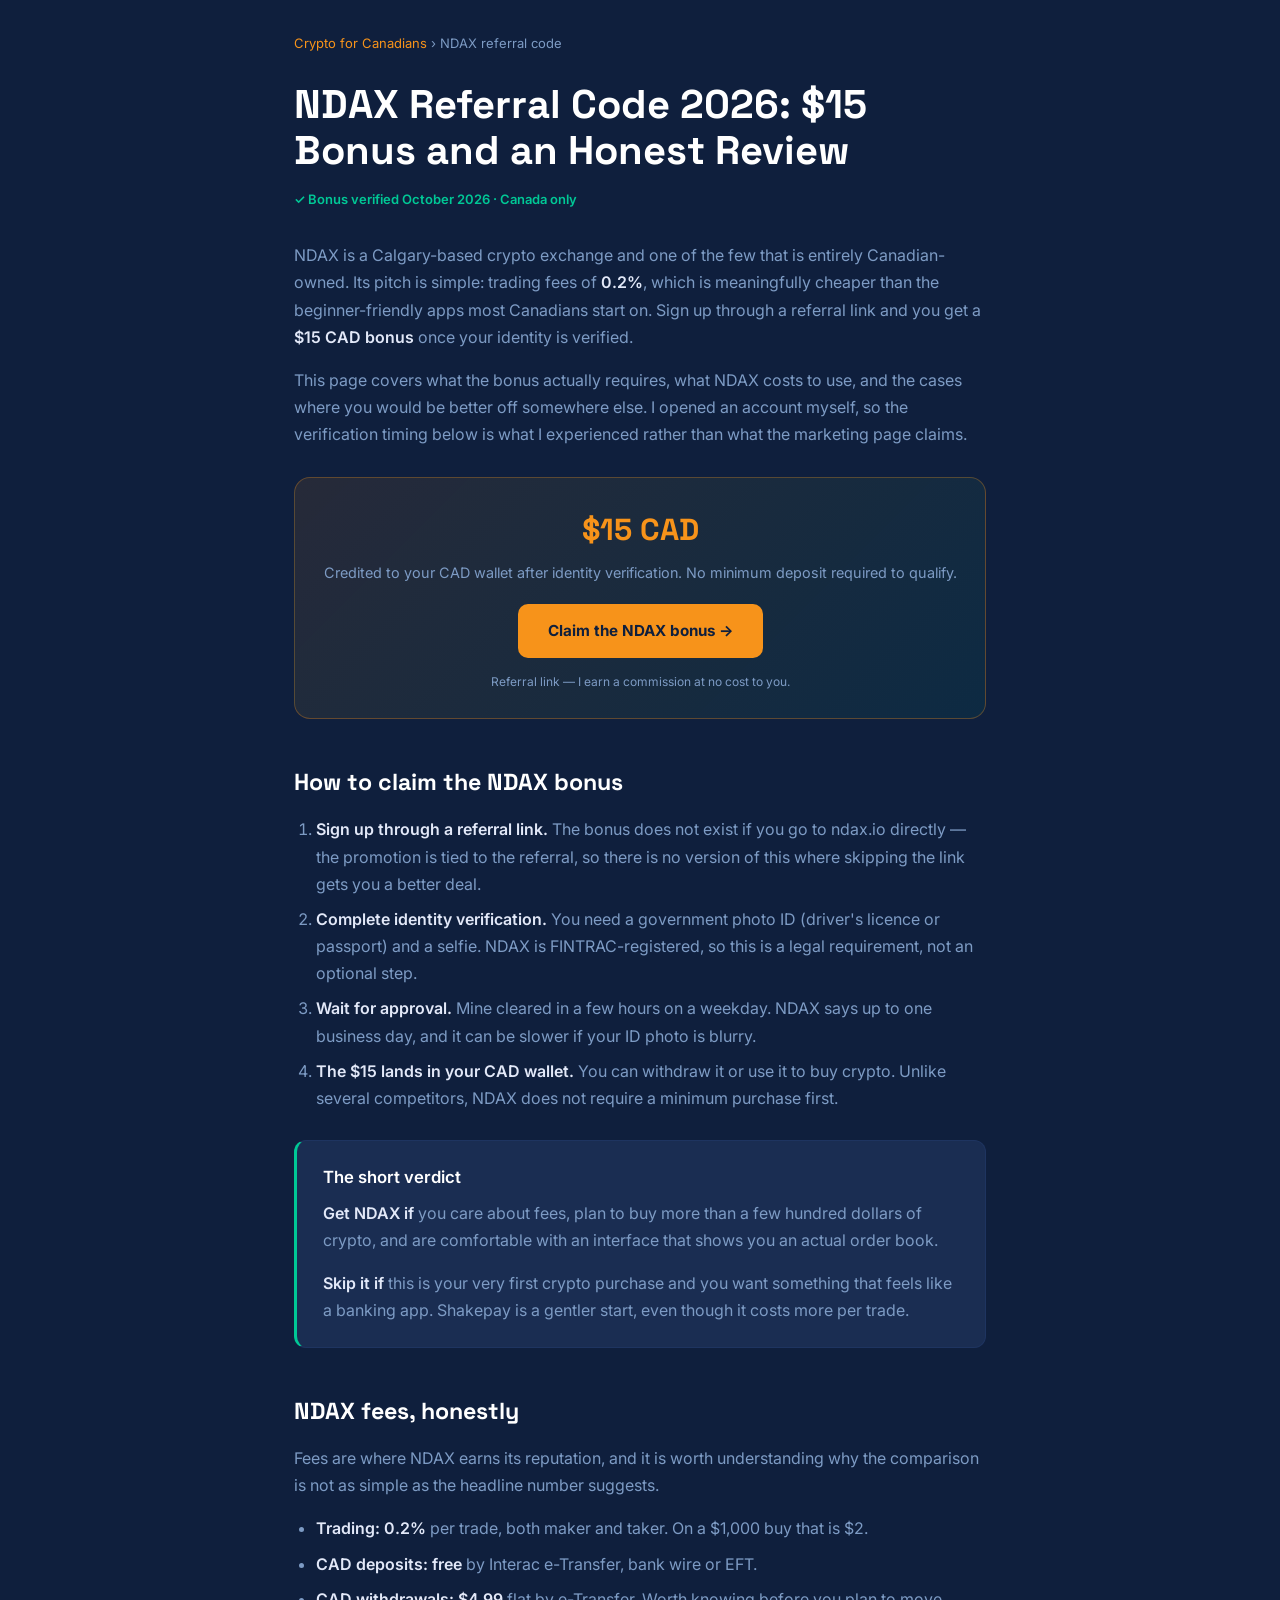
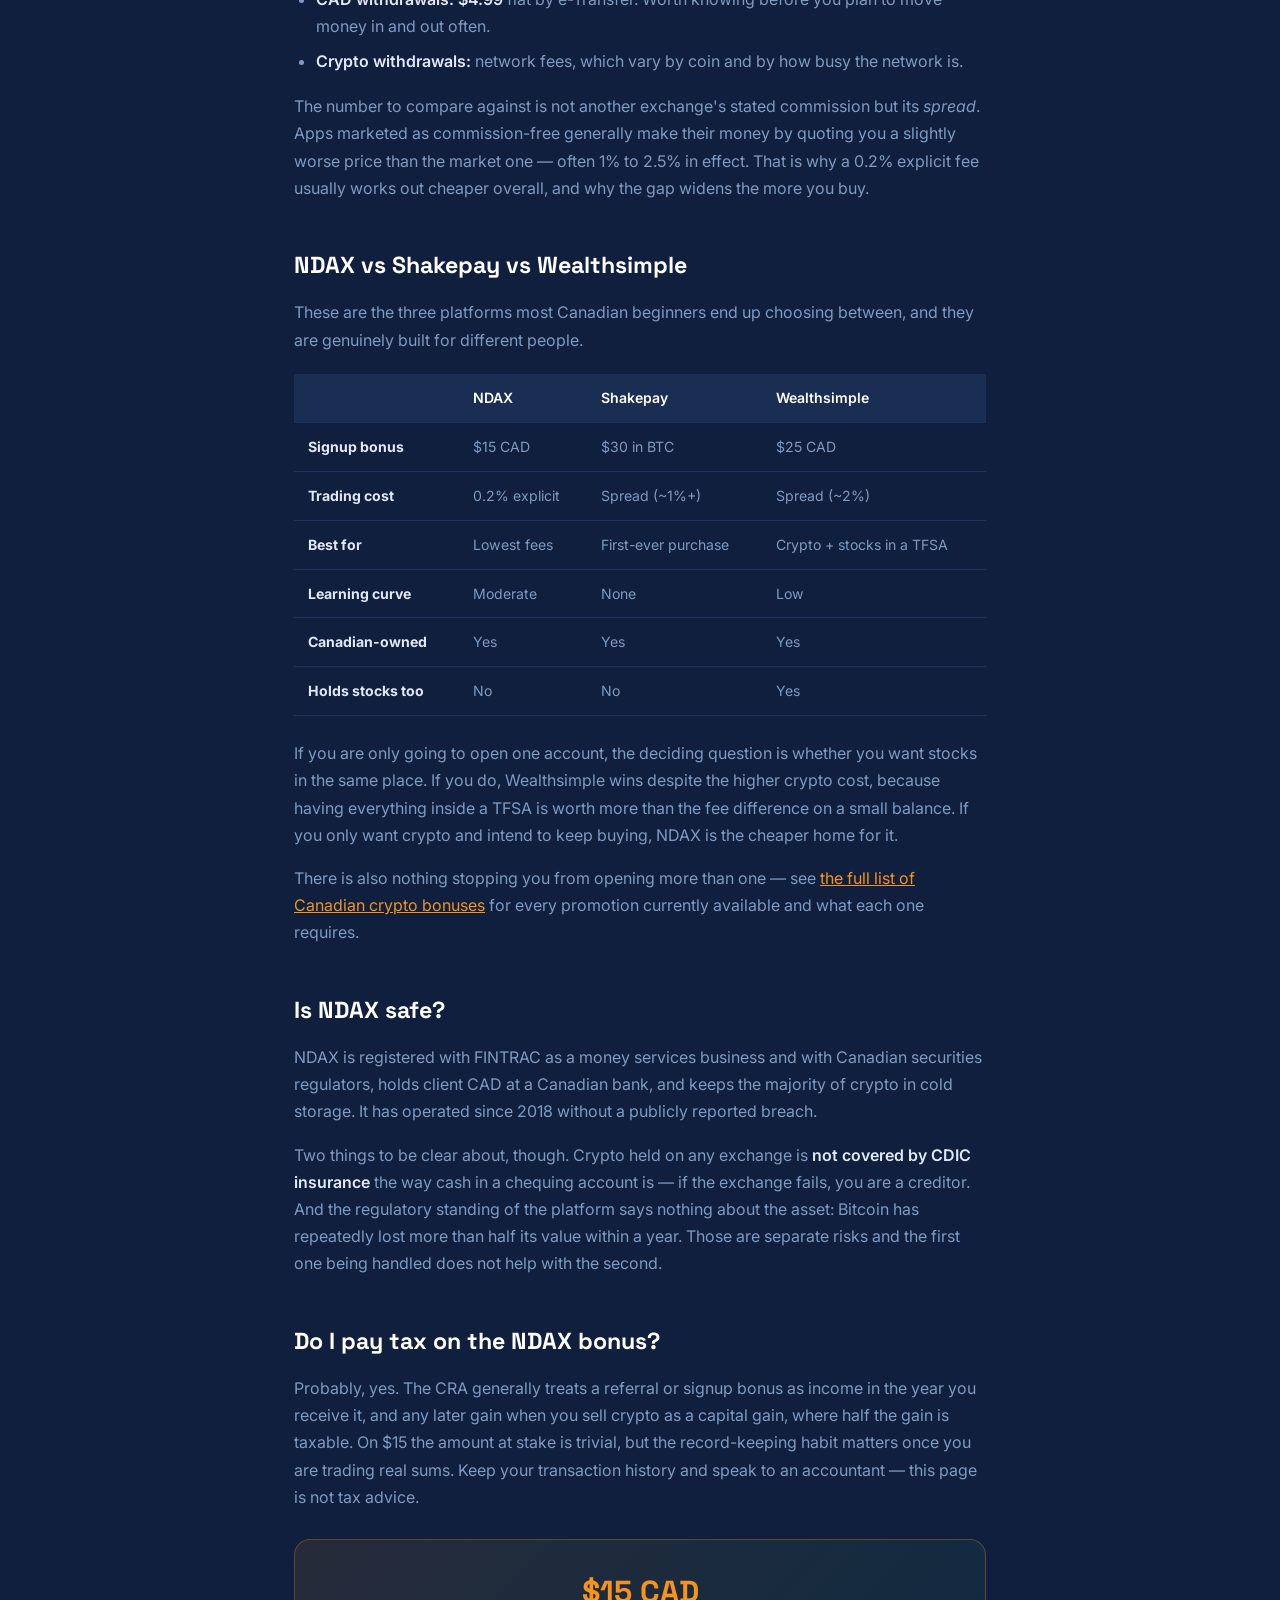
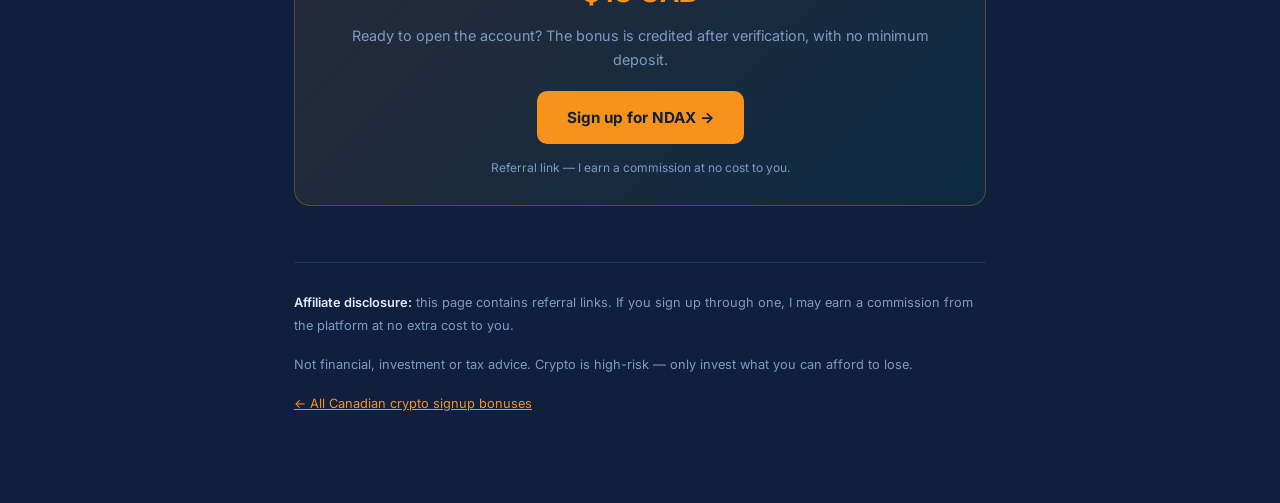
==== ndax-referral-code.html @ cc26fa15 "Add files via upload" ====
<!DOCTYPE html>
<!--
  ============================================================================
  TEMPLATE — one page per platform. This is the worked example for NDAX.
  To make the next one (e.g. Shakepay), copy this folder and replace:
    1. Every instance of "NDAX" / "ndax"  -> the new platform
    2. <title>, <meta description>, <h1>  -> the new keyword
    3. The <link rel="canonical"> and all og:url / @id URLs
    4. The referral link in the two CTA buttons
    5. The bonus amount, the fee numbers, and the qualification steps
    6. The JSON-LD at the bottom (name, description, url, FAQ questions)
  Then add the new URL to sitemap.xml.
  Folder name = the URL, so keep it short and keyword-exact:
    /ndax-referral-code/  ->  .../crypto-for-canadians/ndax-referral-code/
  ============================================================================
-->
<html lang="en-CA">
<head>
  <meta charset="UTF-8"/>
  <meta name="viewport" content="width=device-width, initial-scale=1.0"/>

  <title>NDAX Referral Code 2026 — $15 Bonus &amp; Honest Review (Canada)</title>
  <meta name="description" content="NDAX referral code for Canadians: get a $15 CAD bonus after verification. Real fees (0.2%), deposit options, how long verification takes, and whether NDAX is worth it versus Shakepay."/>
  <link rel="canonical" href="https://stayeasycanada.github.io/crypto-for-canadians/ndax-referral-code.html"/>
  <meta name="robots" content="index, follow, max-image-preview:large"/>
  <meta name="theme-color" content="#0f1f3d"/>

  <meta property="og:type" content="article"/>
  <meta property="og:site_name" content="Crypto for Canadians"/>
  <meta property="og:locale" content="en_CA"/>
  <meta property="og:title" content="NDAX Referral Code 2026 — $15 Bonus &amp; Honest Review"/>
  <meta property="og:description" content="Get a $15 CAD bonus on NDAX, Canada's lowest-fee crypto exchange. Real fees, verification times, and how it compares to Shakepay."/>
  <meta property="og:url" content="https://stayeasycanada.github.io/crypto-for-canadians/ndax-referral-code.html"/>
  <meta property="og:image" content="https://stayeasycanada.github.io/crypto-for-canadians/og-image.png"/>
  <meta name="twitter:card" content="summary_large_image"/>

  <link rel="preconnect" href="https://fonts.googleapis.com">
  <link rel="preconnect" href="https://fonts.gstatic.com" crossorigin>
  <link rel="stylesheet" href="https://fonts.googleapis.com/css2?family=Inter:wght@400;500;600;700&family=Space+Grotesk:wght@500;700&display=swap">

  <style>
    *, *::before, *::after { box-sizing: border-box; margin: 0; padding: 0; }
    :root {
      --bg: #0f1f3d; --surface2: #1a2d52; --border: #1e3460;
      --text: #e2e8f8; --muted: #7d9bc4; --accent: #f7931a; --green: #00c896; --white: #fff;
    }
    body { background: var(--bg); color: var(--text); font-family: 'Inter', sans-serif; font-size: 16px; line-height: 1.7; }
    .wrap { max-width: 740px; margin: 0 auto; padding: 32px 24px 72px; }

    .breadcrumb { font-size: 13px; color: var(--muted); margin-bottom: 28px; }
    .breadcrumb a { color: var(--accent); text-decoration: none; }
    .breadcrumb a:hover { text-decoration: underline; }

    h1 { font-family: 'Space Grotesk', sans-serif; font-size: clamp(1.8rem, 4.4vw, 2.5rem); font-weight: 700; color: var(--white); line-height: 1.15; margin-bottom: 14px; }
    .meta-line { font-size: 13px; color: var(--green); font-weight: 600; margin-bottom: 32px; }
    h2 { font-family: 'Space Grotesk', sans-serif; font-size: 1.45rem; font-weight: 700; color: var(--white); margin: 44px 0 14px; }
    h3 { font-size: 1.05rem; font-weight: 600; color: var(--white); margin: 28px 0 8px; }
    p { color: var(--muted); margin-bottom: 16px; }
    p strong, li strong { color: var(--text); font-weight: 600; }
    a { color: var(--accent); }
    ul, ol { color: var(--muted); margin: 0 0 18px 22px; }
    li { margin-bottom: 8px; }

    /* CTA box — repeat near the top and again at the bottom */
    .cta { background: linear-gradient(135deg, rgba(247,147,26,0.1), rgba(0,200,150,0.07)); border: 1px solid rgba(247,147,26,0.3); border-radius: 16px; padding: 26px 28px; margin: 28px 0; text-align: center; }
    .cta .amount { font-family: 'Space Grotesk', sans-serif; font-size: 1.9rem; font-weight: 700; color: var(--accent); display: block; margin-bottom: 6px; }
    .cta p { font-size: 0.9rem; margin-bottom: 18px; }
    .cta-btn { display: inline-block; background: var(--accent); color: #0f1f3d; font-weight: 700; font-size: 0.95rem; text-decoration: none; padding: 14px 30px; border-radius: 10px; transition: transform 0.15s; }
    .cta-btn:hover { transform: translateY(-2px); }
    .cta .fine { font-size: 12px; color: var(--muted); margin: 14px 0 0; }

    /* Verdict / summary box */
    .verdict { background: var(--surface2); border: 1px solid var(--border); border-left: 3px solid var(--green); border-radius: 12px; padding: 22px 26px; margin: 28px 0; }
    .verdict h3 { margin-top: 0; }
    .verdict p:last-child { margin-bottom: 0; }

    /* Comparison table */
    .table-scroll { overflow-x: auto; margin: 20px 0 24px; }
    table { width: 100%; border-collapse: collapse; font-size: 0.88rem; min-width: 440px; }
    th, td { text-align: left; padding: 12px 14px; border-bottom: 1px solid var(--border); }
    th { color: var(--white); font-weight: 600; background: var(--surface2); white-space: nowrap; }
    td { color: var(--muted); }
    td strong { color: var(--text); }

    footer { border-top: 1px solid var(--border); margin-top: 56px; padding-top: 28px; font-size: 0.8rem; color: var(--muted); line-height: 1.8; }
    footer a { color: var(--accent); }
  </style>
</head>
<body>
<div class="wrap">

  <nav class="breadcrumb">
    <a href="/crypto-for-canadians/">Crypto for Canadians</a> › NDAX referral code
  </nav>

  <h1>NDAX Referral Code 2026: $15 Bonus and an Honest Review</h1>
  <p class="meta-line">✓ Bonus verified October 2026 · Canada only</p>

  <p>NDAX is a Calgary-based crypto exchange and one of the few that is entirely Canadian-owned. Its pitch is simple: trading fees of <strong>0.2%</strong>, which is meaningfully cheaper than the beginner-friendly apps most Canadians start on. Sign up through a referral link and you get a <strong>$15 CAD bonus</strong> once your identity is verified.</p>

  <p>This page covers what the bonus actually requires, what NDAX costs to use, and the cases where you would be better off somewhere else. I opened an account myself, so the verification timing below is what I experienced rather than what the marketing page claims.</p>

  <div class="cta">
    <span class="amount">$15 CAD</span>
    <p>Credited to your CAD wallet after identity verification. No minimum deposit required to qualify.</p>
    <!-- REPLACE with your referral link when copying this template -->
    <a class="cta-btn" href="https://ref.ndax.io/NLZU/h5djb6aa" target="_blank" rel="sponsored noopener">Claim the NDAX bonus →</a>
    <p class="fine">Referral link — I earn a commission at no cost to you.</p>
  </div>

  <h2>How to claim the NDAX bonus</h2>
  <ol>
    <li><strong>Sign up through a referral link.</strong> The bonus does not exist if you go to ndax.io directly — the promotion is tied to the referral, so there is no version of this where skipping the link gets you a better deal.</li>
    <li><strong>Complete identity verification.</strong> You need a government photo ID (driver's licence or passport) and a selfie. NDAX is FINTRAC-registered, so this is a legal requirement, not an optional step.</li>
    <li><strong>Wait for approval.</strong> Mine cleared in a few hours on a weekday. NDAX says up to one business day, and it can be slower if your ID photo is blurry.</li>
    <li><strong>The $15 lands in your CAD wallet.</strong> You can withdraw it or use it to buy crypto. Unlike several competitors, NDAX does not require a minimum purchase first.</li>
  </ol>

  <div class="verdict">
    <h3>The short verdict</h3>
    <p><strong>Get NDAX if</strong> you care about fees, plan to buy more than a few hundred dollars of crypto, and are comfortable with an interface that shows you an actual order book.</p>
    <p><strong>Skip it if</strong> this is your very first crypto purchase and you want something that feels like a banking app. Shakepay is a gentler start, even though it costs more per trade.</p>
  </div>

  <h2>NDAX fees, honestly</h2>
  <p>Fees are where NDAX earns its reputation, and it is worth understanding why the comparison is not as simple as the headline number suggests.</p>
  <ul>
    <li><strong>Trading: 0.2%</strong> per trade, both maker and taker. On a $1,000 buy that is $2.</li>
    <li><strong>CAD deposits: free</strong> by Interac e-Transfer, bank wire or EFT.</li>
    <li><strong>CAD withdrawals: $4.99</strong> flat by e-Transfer. Worth knowing before you plan to move money in and out often.</li>
    <li><strong>Crypto withdrawals:</strong> network fees, which vary by coin and by how busy the network is.</li>
  </ul>
  <p>The number to compare against is not another exchange's stated commission but its <em>spread</em>. Apps marketed as commission-free generally make their money by quoting you a slightly worse price than the market one — often 1% to 2.5% in effect. That is why a 0.2% explicit fee usually works out cheaper overall, and why the gap widens the more you buy.</p>

  <h2>NDAX vs Shakepay vs Wealthsimple</h2>
  <p>These are the three platforms most Canadian beginners end up choosing between, and they are genuinely built for different people.</p>

  <div class="table-scroll">
    <table>
      <thead>
        <tr><th>&nbsp;</th><th>NDAX</th><th>Shakepay</th><th>Wealthsimple</th></tr>
      </thead>
      <tbody>
        <tr><td><strong>Signup bonus</strong></td><td>$15 CAD</td><td>$30 in BTC</td><td>$25 CAD</td></tr>
        <tr><td><strong>Trading cost</strong></td><td>0.2% explicit</td><td>Spread (~1%+)</td><td>Spread (~2%)</td></tr>
        <tr><td><strong>Best for</strong></td><td>Lowest fees</td><td>First-ever purchase</td><td>Crypto + stocks in a TFSA</td></tr>
        <tr><td><strong>Learning curve</strong></td><td>Moderate</td><td>None</td><td>Low</td></tr>
        <tr><td><strong>Canadian-owned</strong></td><td>Yes</td><td>Yes</td><td>Yes</td></tr>
        <tr><td><strong>Holds stocks too</strong></td><td>No</td><td>No</td><td>Yes</td></tr>
      </tbody>
    </table>
  </div>

  <p>If you are only going to open one account, the deciding question is whether you want stocks in the same place. If you do, Wealthsimple wins despite the higher crypto cost, because having everything inside a TFSA is worth more than the fee difference on a small balance. If you only want crypto and intend to keep buying, NDAX is the cheaper home for it.</p>
  <p>There is also nothing stopping you from opening more than one — see <a href="/crypto-for-canadians/">the full list of Canadian crypto bonuses</a> for every promotion currently available and what each one requires.</p>

  <h2>Is NDAX safe?</h2>
  <p>NDAX is registered with FINTRAC as a money services business and with Canadian securities regulators, holds client CAD at a Canadian bank, and keeps the majority of crypto in cold storage. It has operated since 2018 without a publicly reported breach.</p>
  <p>Two things to be clear about, though. Crypto held on any exchange is <strong>not covered by CDIC insurance</strong> the way cash in a chequing account is — if the exchange fails, you are a creditor. And the regulatory standing of the platform says nothing about the asset: Bitcoin has repeatedly lost more than half its value within a year. Those are separate risks and the first one being handled does not help with the second.</p>

  <h2>Do I pay tax on the NDAX bonus?</h2>
  <p>Probably, yes. The CRA generally treats a referral or signup bonus as income in the year you receive it, and any later gain when you sell crypto as a capital gain, where half the gain is taxable. On $15 the amount at stake is trivial, but the record-keeping habit matters once you are trading real sums. Keep your transaction history and speak to an accountant — this page is not tax advice.</p>

  <div class="cta">
    <span class="amount">$15 CAD</span>
    <p>Ready to open the account? The bonus is credited after verification, with no minimum deposit.</p>
    <a class="cta-btn" href="https://ref.ndax.io/NLZU/h5djb6aa" target="_blank" rel="sponsored noopener">Sign up for NDAX →</a>
    <p class="fine">Referral link — I earn a commission at no cost to you.</p>
  </div>

  <footer>
    <p><strong>Affiliate disclosure:</strong> this page contains referral links. If you sign up through one, I may earn a commission from the platform at no extra cost to you.</p>
    <p>Not financial, investment or tax advice. Crypto is high-risk — only invest what you can afford to lose.</p>
    <p style="margin-top:10px;"><a href="/crypto-for-canadians/">← All Canadian crypto signup bonuses</a></p>
  </footer>

</div>

<script type="application/ld+json">
{
  "@context": "https://schema.org",
  "@graph": [
    {
      "@type": "BreadcrumbList",
      "itemListElement": [
        { "@type": "ListItem", "position": 1, "name": "Crypto for Canadians", "item": "https://stayeasycanada.github.io/crypto-for-canadians/" },
        { "@type": "ListItem", "position": 2, "name": "NDAX referral code" }
      ]
    },
    {
      "@type": "Article",
      "headline": "NDAX Referral Code 2026: $15 Bonus and an Honest Review",
      "description": "NDAX referral code for Canadians: $15 CAD bonus after verification, real fees, and how NDAX compares to Shakepay and Wealthsimple.",
      "mainEntityOfPage": "https://stayeasycanada.github.io/crypto-for-canadians/ndax-referral-code.html",
      "dateModified": "2026-10-02",
      "inLanguage": "en-CA"
    },
    {
      "@type": "FAQPage",
      "mainEntity": [
        {
          "@type": "Question",
          "name": "How do I get the NDAX signup bonus?",
          "acceptedAnswer": { "@type": "Answer", "text": "Sign up through a referral link and complete identity verification with a government photo ID. The $15 CAD bonus is credited to your CAD wallet, with no minimum deposit required. The bonus is not available if you sign up directly at ndax.io." }
        },
        {
          "@type": "Question",
          "name": "What fees does NDAX charge?",
          "acceptedAnswer": { "@type": "Answer", "text": "NDAX charges 0.2% per trade for both maker and taker orders. CAD deposits are free by Interac e-Transfer, wire or EFT. CAD withdrawals cost $4.99. Crypto withdrawals pay network fees that vary by coin." }
        },
        {
          "@type": "Question",
          "name": "Is NDAX safe to use in Canada?",
          "acceptedAnswer": { "@type": "Answer", "text": "NDAX is registered with FINTRAC and Canadian securities regulators, holds client CAD at a Canadian bank, and keeps most crypto in cold storage. However, crypto on any exchange is not covered by CDIC insurance, and the underlying assets remain highly volatile." }
        }
      ]
    }
  ]
}
</script>
</body>
</html>
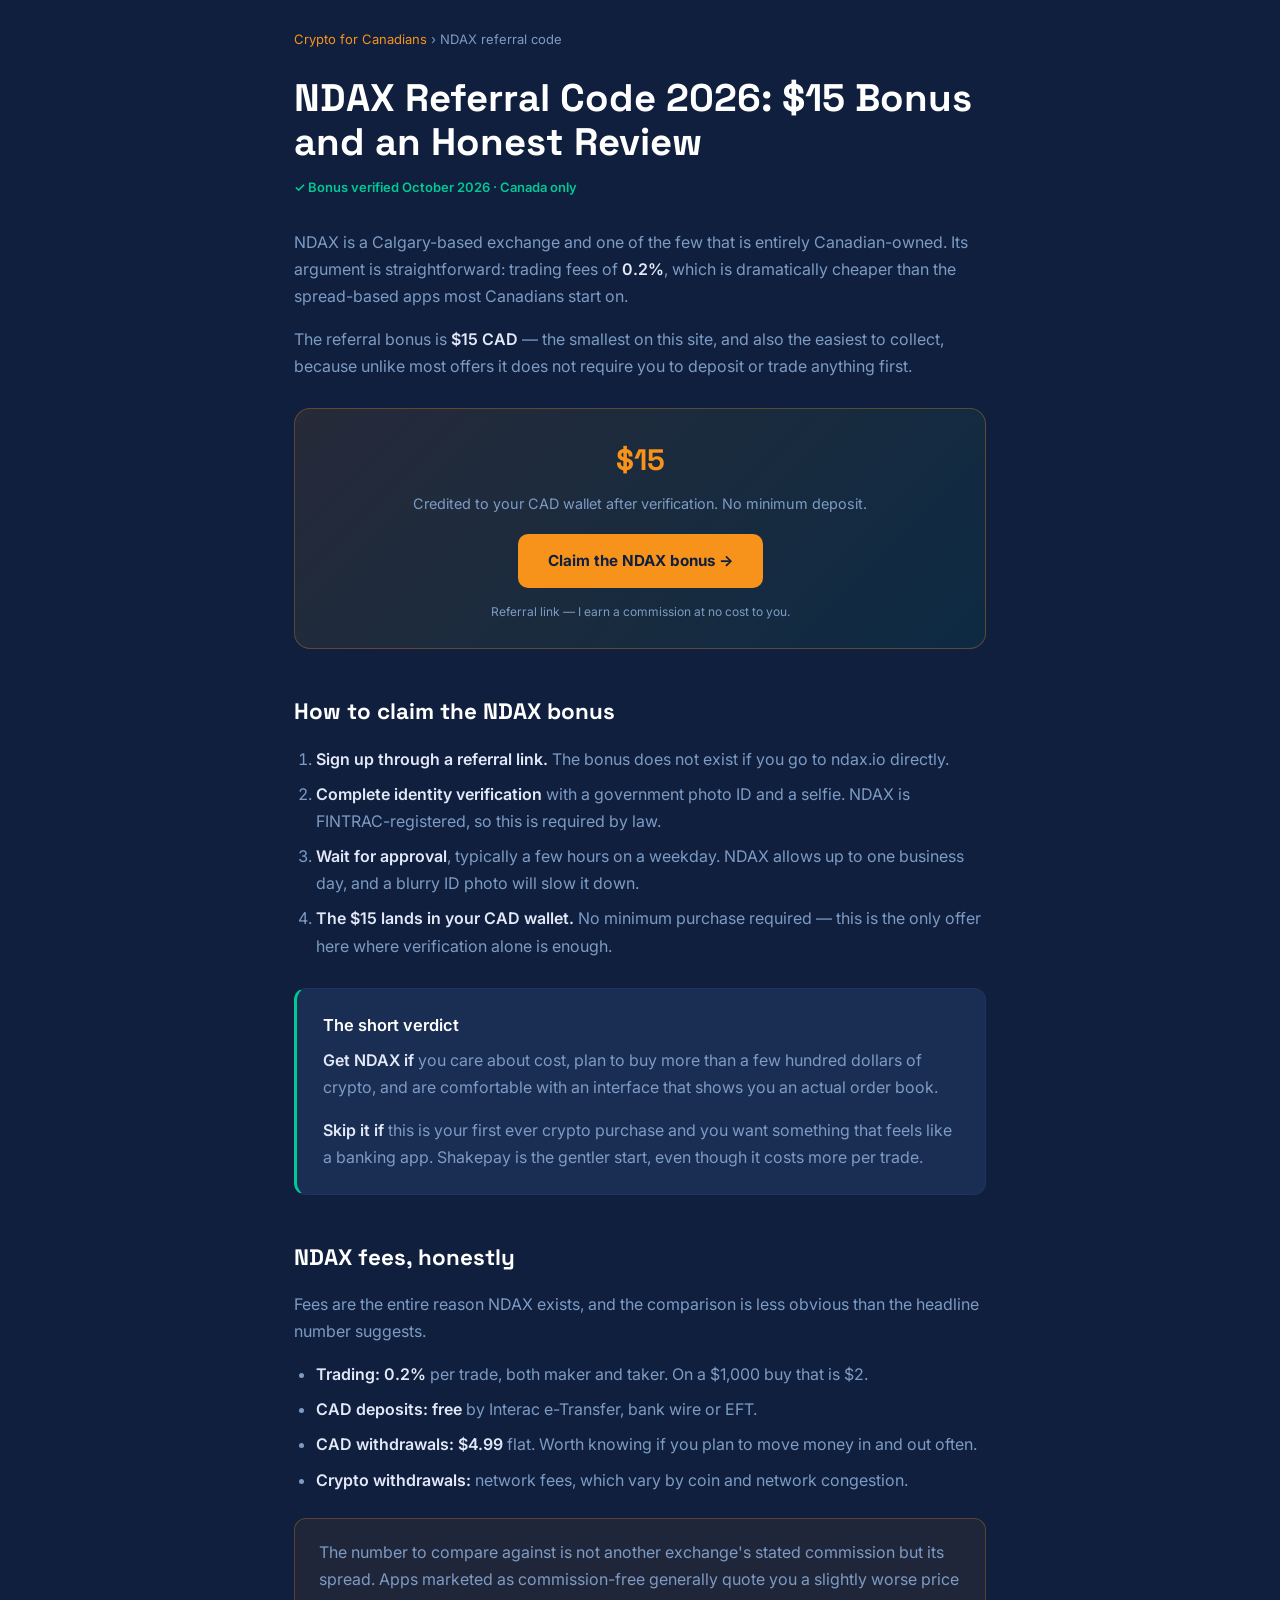
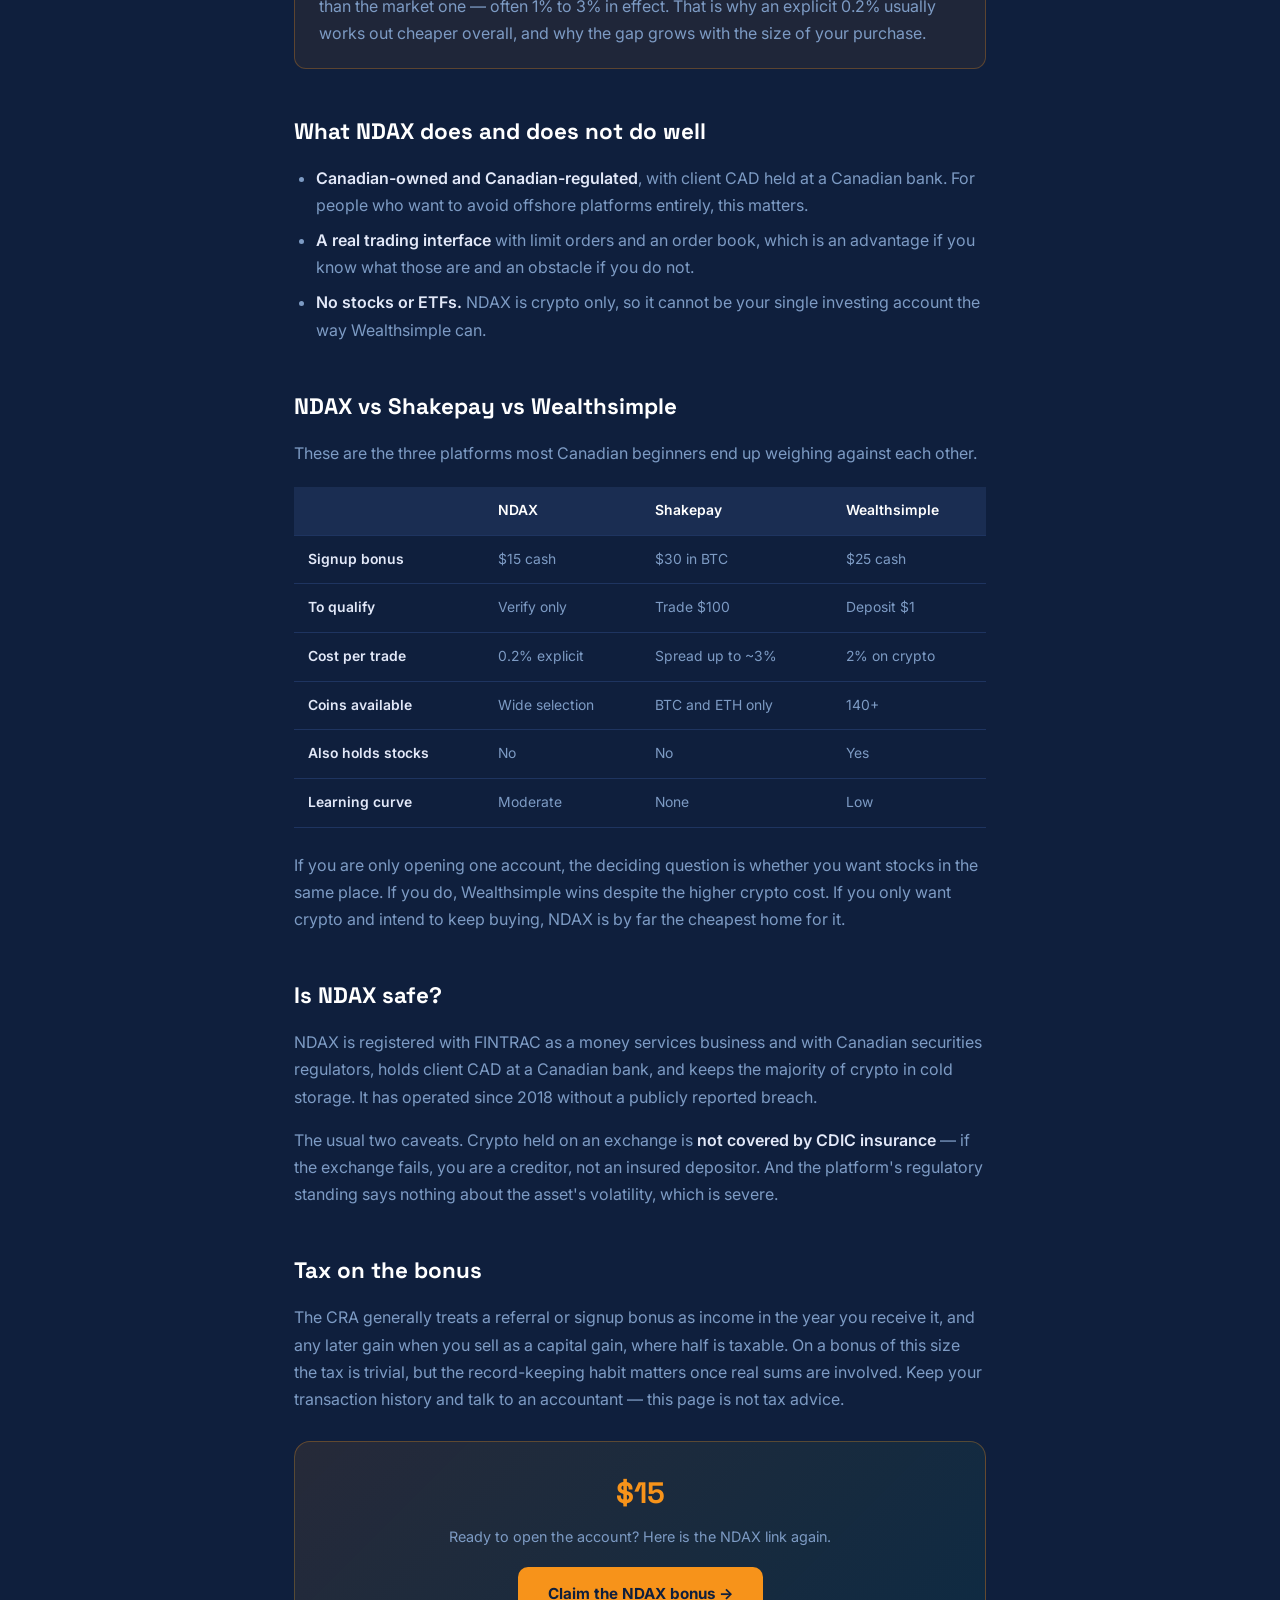
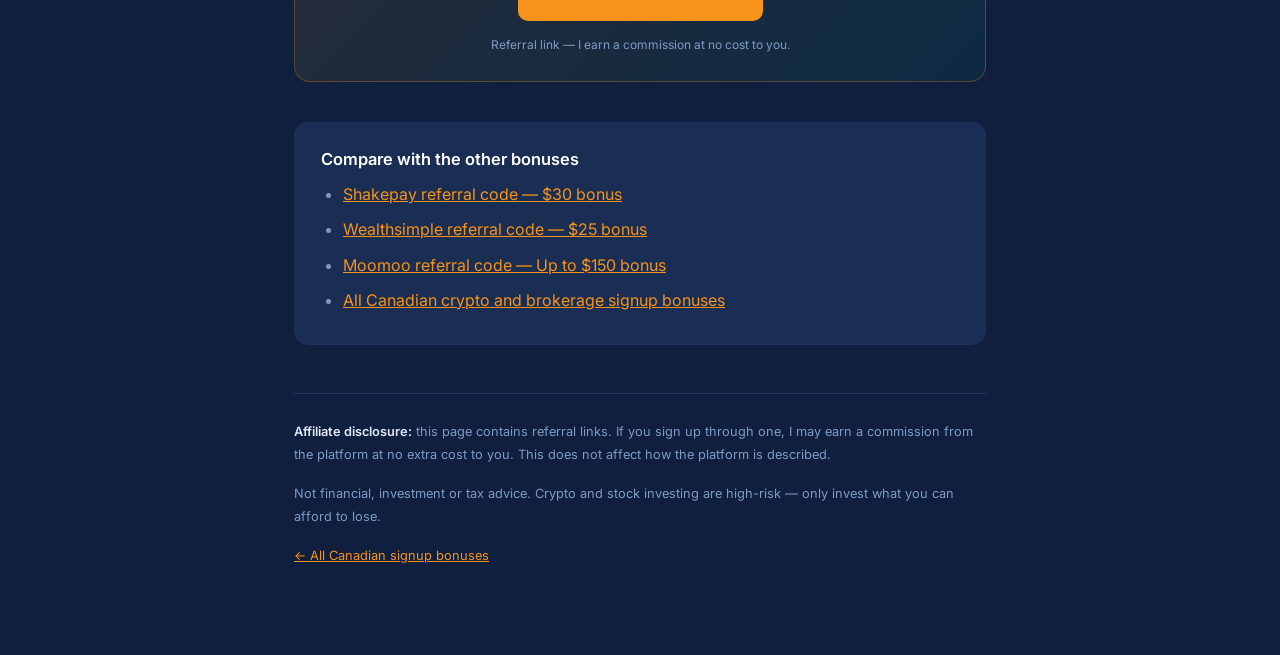
==== commit 2170dd29: "Add files via upload" ====
--- a/ndax-referral-code.html
+++ b/ndax-referral-code.html
@@ -1,181 +1,113 @@
 <!DOCTYPE html>
-<!--
-  ============================================================================
-  TEMPLATE — one page per platform. This is the worked example for NDAX.
-  To make the next one (e.g. Shakepay), copy this folder and replace:
-    1. Every instance of "NDAX" / "ndax"  -> the new platform
-    2. <title>, <meta description>, <h1>  -> the new keyword
-    3. The <link rel="canonical"> and all og:url / @id URLs
-    4. The referral link in the two CTA buttons
-    5. The bonus amount, the fee numbers, and the qualification steps
-    6. The JSON-LD at the bottom (name, description, url, FAQ questions)
-  Then add the new URL to sitemap.xml.
-  Folder name = the URL, so keep it short and keyword-exact:
-    /ndax-referral-code/  ->  .../crypto-for-canadians/ndax-referral-code/
-  ============================================================================
--->
 <html lang="en-CA">
 <head>
   <meta charset="UTF-8"/>
   <meta name="viewport" content="width=device-width, initial-scale=1.0"/>
-
   <title>NDAX Referral Code 2026 — $15 Bonus &amp; Honest Review (Canada)</title>
-  <meta name="description" content="NDAX referral code for Canadians: get a $15 CAD bonus after verification. Real fees (0.2%), deposit options, how long verification takes, and whether NDAX is worth it versus Shakepay."/>
+  <meta name="description" content="NDAX referral code for Canadians: $15 CAD after verification, no deposit needed. Real fees at 0.2%, the $4.99 withdrawal, and when NDAX beats Shakepay on cost."/>
   <link rel="canonical" href="https://stayeasycanada.github.io/crypto-for-canadians/ndax-referral-code.html"/>
   <meta name="robots" content="index, follow, max-image-preview:large"/>
   <meta name="theme-color" content="#0f1f3d"/>
-
   <meta property="og:type" content="article"/>
   <meta property="og:site_name" content="Crypto for Canadians"/>
   <meta property="og:locale" content="en_CA"/>
-  <meta property="og:title" content="NDAX Referral Code 2026 — $15 Bonus &amp; Honest Review"/>
-  <meta property="og:description" content="Get a $15 CAD bonus on NDAX, Canada's lowest-fee crypto exchange. Real fees, verification times, and how it compares to Shakepay."/>
+  <meta property="og:title" content="NDAX Referral Code 2026 — $15 Bonus &amp; Honest Review (Canada)"/>
+  <meta property="og:description" content="NDAX referral code for Canadians: $15 CAD after verification, no deposit needed. Real fees at 0.2%, the $4.99 withdrawal, and when NDAX beats Shakepay on cost."/>
   <meta property="og:url" content="https://stayeasycanada.github.io/crypto-for-canadians/ndax-referral-code.html"/>
   <meta property="og:image" content="https://stayeasycanada.github.io/crypto-for-canadians/og-image.png"/>
+  <meta property="og:image:width" content="1200"/>
+  <meta property="og:image:height" content="630"/>
   <meta name="twitter:card" content="summary_large_image"/>
-
+  <meta name="twitter:title" content="NDAX Referral Code 2026 — $15 Bonus &amp; Honest Review (Canada)"/>
+  <meta name="twitter:description" content="NDAX referral code for Canadians: $15 CAD after verification, no deposit needed. Real fees at 0.2%, the $4.99 withdrawal, and when NDAX beats Shakepay on cost."/>
+  <meta name="twitter:image" content="https://stayeasycanada.github.io/crypto-for-canadians/og-image.png"/>
   <link rel="preconnect" href="https://fonts.googleapis.com">
   <link rel="preconnect" href="https://fonts.gstatic.com" crossorigin>
   <link rel="stylesheet" href="https://fonts.googleapis.com/css2?family=Inter:wght@400;500;600;700&family=Space+Grotesk:wght@500;700&display=swap">
-
-  <style>
-    *, *::before, *::after { box-sizing: border-box; margin: 0; padding: 0; }
-    :root {
-      --bg: #0f1f3d; --surface2: #1a2d52; --border: #1e3460;
-      --text: #e2e8f8; --muted: #7d9bc4; --accent: #f7931a; --green: #00c896; --white: #fff;
-    }
-    body { background: var(--bg); color: var(--text); font-family: 'Inter', sans-serif; font-size: 16px; line-height: 1.7; }
-    .wrap { max-width: 740px; margin: 0 auto; padding: 32px 24px 72px; }
-
-    .breadcrumb { font-size: 13px; color: var(--muted); margin-bottom: 28px; }
-    .breadcrumb a { color: var(--accent); text-decoration: none; }
-    .breadcrumb a:hover { text-decoration: underline; }
-
-    h1 { font-family: 'Space Grotesk', sans-serif; font-size: clamp(1.8rem, 4.4vw, 2.5rem); font-weight: 700; color: var(--white); line-height: 1.15; margin-bottom: 14px; }
-    .meta-line { font-size: 13px; color: var(--green); font-weight: 600; margin-bottom: 32px; }
-    h2 { font-family: 'Space Grotesk', sans-serif; font-size: 1.45rem; font-weight: 700; color: var(--white); margin: 44px 0 14px; }
-    h3 { font-size: 1.05rem; font-weight: 600; color: var(--white); margin: 28px 0 8px; }
-    p { color: var(--muted); margin-bottom: 16px; }
-    p strong, li strong { color: var(--text); font-weight: 600; }
-    a { color: var(--accent); }
-    ul, ol { color: var(--muted); margin: 0 0 18px 22px; }
-    li { margin-bottom: 8px; }
-
-    /* CTA box — repeat near the top and again at the bottom */
-    .cta { background: linear-gradient(135deg, rgba(247,147,26,0.1), rgba(0,200,150,0.07)); border: 1px solid rgba(247,147,26,0.3); border-radius: 16px; padding: 26px 28px; margin: 28px 0; text-align: center; }
-    .cta .amount { font-family: 'Space Grotesk', sans-serif; font-size: 1.9rem; font-weight: 700; color: var(--accent); display: block; margin-bottom: 6px; }
-    .cta p { font-size: 0.9rem; margin-bottom: 18px; }
-    .cta-btn { display: inline-block; background: var(--accent); color: #0f1f3d; font-weight: 700; font-size: 0.95rem; text-decoration: none; padding: 14px 30px; border-radius: 10px; transition: transform 0.15s; }
-    .cta-btn:hover { transform: translateY(-2px); }
-    .cta .fine { font-size: 12px; color: var(--muted); margin: 14px 0 0; }
-
-    /* Verdict / summary box */
-    .verdict { background: var(--surface2); border: 1px solid var(--border); border-left: 3px solid var(--green); border-radius: 12px; padding: 22px 26px; margin: 28px 0; }
-    .verdict h3 { margin-top: 0; }
-    .verdict p:last-child { margin-bottom: 0; }
-
-    /* Comparison table */
-    .table-scroll { overflow-x: auto; margin: 20px 0 24px; }
-    table { width: 100%; border-collapse: collapse; font-size: 0.88rem; min-width: 440px; }
-    th, td { text-align: left; padding: 12px 14px; border-bottom: 1px solid var(--border); }
-    th { color: var(--white); font-weight: 600; background: var(--surface2); white-space: nowrap; }
-    td { color: var(--muted); }
-    td strong { color: var(--text); }
-
-    footer { border-top: 1px solid var(--border); margin-top: 56px; padding-top: 28px; font-size: 0.8rem; color: var(--muted); line-height: 1.8; }
-    footer a { color: var(--accent); }
-  </style>
+  <link rel="stylesheet" href="https://stayeasycanada.github.io/crypto-for-canadians/review.css">
 </head>
 <body>
 <div class="wrap">
-
-  <nav class="breadcrumb">
-    <a href="/crypto-for-canadians/">Crypto for Canadians</a> › NDAX referral code
-  </nav>
-
+  <nav class="breadcrumb"><a href="https://stayeasycanada.github.io/crypto-for-canadians/">Crypto for Canadians</a> &rsaquo; NDAX referral code</nav>
   <h1>NDAX Referral Code 2026: $15 Bonus and an Honest Review</h1>
   <p class="meta-line">✓ Bonus verified October 2026 · Canada only</p>
-
-  <p>NDAX is a Calgary-based crypto exchange and one of the few that is entirely Canadian-owned. Its pitch is simple: trading fees of <strong>0.2%</strong>, which is meaningfully cheaper than the beginner-friendly apps most Canadians start on. Sign up through a referral link and you get a <strong>$15 CAD bonus</strong> once your identity is verified.</p>
-
-  <p>This page covers what the bonus actually requires, what NDAX costs to use, and the cases where you would be better off somewhere else. I opened an account myself, so the verification timing below is what I experienced rather than what the marketing page claims.</p>
-
+  <p>NDAX is a Calgary-based exchange and one of the few that is entirely Canadian-owned. Its argument is straightforward: trading fees of <strong>0.2%</strong>, which is dramatically cheaper than the spread-based apps most Canadians start on.</p>
+  <p>The referral bonus is <strong>$15 CAD</strong> — the smallest on this site, and also the easiest to collect, because unlike most offers it does not require you to deposit or trade anything first.</p>
   <div class="cta">
-    <span class="amount">$15 CAD</span>
-    <p>Credited to your CAD wallet after identity verification. No minimum deposit required to qualify.</p>
-    <!-- REPLACE with your referral link when copying this template -->
+    <span class="amount">$15</span>
+    <p>Credited to your CAD wallet after verification. No minimum deposit.</p>
     <a class="cta-btn" href="https://ref.ndax.io/NLZU/h5djb6aa" target="_blank" rel="sponsored noopener">Claim the NDAX bonus →</a>
     <p class="fine">Referral link — I earn a commission at no cost to you.</p>
   </div>
-
   <h2>How to claim the NDAX bonus</h2>
   <ol>
-    <li><strong>Sign up through a referral link.</strong> The bonus does not exist if you go to ndax.io directly — the promotion is tied to the referral, so there is no version of this where skipping the link gets you a better deal.</li>
-    <li><strong>Complete identity verification.</strong> You need a government photo ID (driver's licence or passport) and a selfie. NDAX is FINTRAC-registered, so this is a legal requirement, not an optional step.</li>
-    <li><strong>Wait for approval.</strong> Mine cleared in a few hours on a weekday. NDAX says up to one business day, and it can be slower if your ID photo is blurry.</li>
-    <li><strong>The $15 lands in your CAD wallet.</strong> You can withdraw it or use it to buy crypto. Unlike several competitors, NDAX does not require a minimum purchase first.</li>
+    <li><strong>Sign up through a referral link.</strong> The bonus does not exist if you go to ndax.io directly.</li>
+    <li><strong>Complete identity verification</strong> with a government photo ID and a selfie. NDAX is FINTRAC-registered, so this is required by law.</li>
+    <li><strong>Wait for approval</strong>, typically a few hours on a weekday. NDAX allows up to one business day, and a blurry ID photo will slow it down.</li>
+    <li><strong>The $15 lands in your CAD wallet.</strong> No minimum purchase required — this is the only offer here where verification alone is enough.</li>
   </ol>
-
   <div class="verdict">
     <h3>The short verdict</h3>
-    <p><strong>Get NDAX if</strong> you care about fees, plan to buy more than a few hundred dollars of crypto, and are comfortable with an interface that shows you an actual order book.</p>
-    <p><strong>Skip it if</strong> this is your very first crypto purchase and you want something that feels like a banking app. Shakepay is a gentler start, even though it costs more per trade.</p>
+    <p><strong>Get NDAX if</strong> you care about cost, plan to buy more than a few hundred dollars of crypto, and are comfortable with an interface that shows you an actual order book.</p>
+    <p><strong>Skip it if</strong> this is your first ever crypto purchase and you want something that feels like a banking app. Shakepay is the gentler start, even though it costs more per trade.</p>
   </div>
-
   <h2>NDAX fees, honestly</h2>
-  <p>Fees are where NDAX earns its reputation, and it is worth understanding why the comparison is not as simple as the headline number suggests.</p>
+  <p>Fees are the entire reason NDAX exists, and the comparison is less obvious than the headline number suggests.</p>
   <ul>
     <li><strong>Trading: 0.2%</strong> per trade, both maker and taker. On a $1,000 buy that is $2.</li>
     <li><strong>CAD deposits: free</strong> by Interac e-Transfer, bank wire or EFT.</li>
-    <li><strong>CAD withdrawals: $4.99</strong> flat by e-Transfer. Worth knowing before you plan to move money in and out often.</li>
-    <li><strong>Crypto withdrawals:</strong> network fees, which vary by coin and by how busy the network is.</li>
+    <li><strong>CAD withdrawals: $4.99</strong> flat. Worth knowing if you plan to move money in and out often.</li>
+    <li><strong>Crypto withdrawals:</strong> network fees, which vary by coin and network congestion.</li>
   </ul>
-  <p>The number to compare against is not another exchange's stated commission but its <em>spread</em>. Apps marketed as commission-free generally make their money by quoting you a slightly worse price than the market one — often 1% to 2.5% in effect. That is why a 0.2% explicit fee usually works out cheaper overall, and why the gap widens the more you buy.</p>
-
+  <div class="warn"><p>The number to compare against is not another exchange's stated commission but its spread. Apps marketed as commission-free generally quote you a slightly worse price than the market one — often 1% to 3% in effect. That is why an explicit 0.2% usually works out cheaper overall, and why the gap grows with the size of your purchase.</p></div>
+  <h2>What NDAX does and does not do well</h2>
+  <ul>
+    <li><strong>Canadian-owned and Canadian-regulated</strong>, with client CAD held at a Canadian bank. For people who want to avoid offshore platforms entirely, this matters.</li>
+    <li><strong>A real trading interface</strong> with limit orders and an order book, which is an advantage if you know what those are and an obstacle if you do not.</li>
+    <li><strong>No stocks or ETFs.</strong> NDAX is crypto only, so it cannot be your single investing account the way Wealthsimple can.</li>
+  </ul>
   <h2>NDAX vs Shakepay vs Wealthsimple</h2>
-  <p>These are the three platforms most Canadian beginners end up choosing between, and they are genuinely built for different people.</p>
-
+  <p>These are the three platforms most Canadian beginners end up weighing against each other.</p>
   <div class="table-scroll">
     <table>
-      <thead>
-        <tr><th>&nbsp;</th><th>NDAX</th><th>Shakepay</th><th>Wealthsimple</th></tr>
-      </thead>
+      <thead><tr><th>&nbsp;</th><th>NDAX</th><th>Shakepay</th><th>Wealthsimple</th></tr></thead>
       <tbody>
-        <tr><td><strong>Signup bonus</strong></td><td>$15 CAD</td><td>$30 in BTC</td><td>$25 CAD</td></tr>
-        <tr><td><strong>Trading cost</strong></td><td>0.2% explicit</td><td>Spread (~1%+)</td><td>Spread (~2%)</td></tr>
-        <tr><td><strong>Best for</strong></td><td>Lowest fees</td><td>First-ever purchase</td><td>Crypto + stocks in a TFSA</td></tr>
+        <tr><td><strong>Signup bonus</strong></td><td>$15 cash</td><td>$30 in BTC</td><td>$25 cash</td></tr>
+        <tr><td><strong>To qualify</strong></td><td>Verify only</td><td>Trade $100</td><td>Deposit $1</td></tr>
+        <tr><td><strong>Cost per trade</strong></td><td>0.2% explicit</td><td>Spread up to ~3%</td><td>2% on crypto</td></tr>
+        <tr><td><strong>Coins available</strong></td><td>Wide selection</td><td>BTC and ETH only</td><td>140+</td></tr>
+        <tr><td><strong>Also holds stocks</strong></td><td>No</td><td>No</td><td>Yes</td></tr>
         <tr><td><strong>Learning curve</strong></td><td>Moderate</td><td>None</td><td>Low</td></tr>
-        <tr><td><strong>Canadian-owned</strong></td><td>Yes</td><td>Yes</td><td>Yes</td></tr>
-        <tr><td><strong>Holds stocks too</strong></td><td>No</td><td>No</td><td>Yes</td></tr>
       </tbody>
     </table>
   </div>
-
-  <p>If you are only going to open one account, the deciding question is whether you want stocks in the same place. If you do, Wealthsimple wins despite the higher crypto cost, because having everything inside a TFSA is worth more than the fee difference on a small balance. If you only want crypto and intend to keep buying, NDAX is the cheaper home for it.</p>
-  <p>There is also nothing stopping you from opening more than one — see <a href="/crypto-for-canadians/">the full list of Canadian crypto bonuses</a> for every promotion currently available and what each one requires.</p>
-
+  <p>If you are only opening one account, the deciding question is whether you want stocks in the same place. If you do, Wealthsimple wins despite the higher crypto cost. If you only want crypto and intend to keep buying, NDAX is by far the cheapest home for it.</p>
   <h2>Is NDAX safe?</h2>
   <p>NDAX is registered with FINTRAC as a money services business and with Canadian securities regulators, holds client CAD at a Canadian bank, and keeps the majority of crypto in cold storage. It has operated since 2018 without a publicly reported breach.</p>
-  <p>Two things to be clear about, though. Crypto held on any exchange is <strong>not covered by CDIC insurance</strong> the way cash in a chequing account is — if the exchange fails, you are a creditor. And the regulatory standing of the platform says nothing about the asset: Bitcoin has repeatedly lost more than half its value within a year. Those are separate risks and the first one being handled does not help with the second.</p>
-
-  <h2>Do I pay tax on the NDAX bonus?</h2>
-  <p>Probably, yes. The CRA generally treats a referral or signup bonus as income in the year you receive it, and any later gain when you sell crypto as a capital gain, where half the gain is taxable. On $15 the amount at stake is trivial, but the record-keeping habit matters once you are trading real sums. Keep your transaction history and speak to an accountant — this page is not tax advice.</p>
-
+  <p>The usual two caveats. Crypto held on an exchange is <strong>not covered by CDIC insurance</strong> — if the exchange fails, you are a creditor, not an insured depositor. And the platform's regulatory standing says nothing about the asset's volatility, which is severe.</p>
+  <h2>Tax on the bonus</h2>
+  <p>The CRA generally treats a referral or signup bonus as income in the year you receive it, and any later gain when you sell as a capital gain, where half is taxable. On a bonus of this size the tax is trivial, but the record-keeping habit matters once real sums are involved. Keep your transaction history and talk to an accountant — this page is not tax advice.</p>
   <div class="cta">
-    <span class="amount">$15 CAD</span>
-    <p>Ready to open the account? The bonus is credited after verification, with no minimum deposit.</p>
-    <a class="cta-btn" href="https://ref.ndax.io/NLZU/h5djb6aa" target="_blank" rel="sponsored noopener">Sign up for NDAX →</a>
+    <span class="amount">$15</span>
+    <p>Ready to open the account? Here is the NDAX link again.</p>
+    <a class="cta-btn" href="https://ref.ndax.io/NLZU/h5djb6aa" target="_blank" rel="sponsored noopener">Claim the NDAX bonus →</a>
     <p class="fine">Referral link — I earn a commission at no cost to you.</p>
   </div>
-
+  <div class="related">
+    <h3>Compare with the other bonuses</h3>
+    <ul>
+      <li><a href="https://stayeasycanada.github.io/crypto-for-canadians/shakepay-referral-code.html">Shakepay referral code — $30 bonus</a></li>
+      <li><a href="https://stayeasycanada.github.io/crypto-for-canadians/wealthsimple-referral-code.html">Wealthsimple referral code — $25 bonus</a></li>
+      <li><a href="https://stayeasycanada.github.io/crypto-for-canadians/moomoo-referral-code.html">Moomoo referral code — Up to $150 bonus</a></li>
+      <li><a href="https://stayeasycanada.github.io/crypto-for-canadians/">All Canadian crypto and brokerage signup bonuses</a></li>
+    </ul>
+  </div>
   <footer>
-    <p><strong>Affiliate disclosure:</strong> this page contains referral links. If you sign up through one, I may earn a commission from the platform at no extra cost to you.</p>
-    <p>Not financial, investment or tax advice. Crypto is high-risk — only invest what you can afford to lose.</p>
-    <p style="margin-top:10px;"><a href="/crypto-for-canadians/">← All Canadian crypto signup bonuses</a></p>
+    <p><strong>Affiliate disclosure:</strong> this page contains referral links. If you sign up through one, I may earn a commission from the platform at no extra cost to you. This does not affect how the platform is described.</p>
+    <p>Not financial, investment or tax advice. Crypto and stock investing are high-risk — only invest what you can afford to lose.</p>
+    <p style="margin-top:10px;"><a href="https://stayeasycanada.github.io/crypto-for-canadians/">← All Canadian signup bonuses</a></p>
   </footer>
-
 </div>
-
 <script type="application/ld+json">
 {
   "@context": "https://schema.org",
@@ -183,14 +115,23 @@
     {
       "@type": "BreadcrumbList",
       "itemListElement": [
-        { "@type": "ListItem", "position": 1, "name": "Crypto for Canadians", "item": "https://stayeasycanada.github.io/crypto-for-canadians/" },
-        { "@type": "ListItem", "position": 2, "name": "NDAX referral code" }
+        {
+          "@type": "ListItem",
+          "position": 1,
+          "name": "Crypto for Canadians",
+          "item": "https://stayeasycanada.github.io/crypto-for-canadians/"
+        },
+        {
+          "@type": "ListItem",
+          "position": 2,
+          "name": "NDAX referral code"
+        }
       ]
     },
     {
       "@type": "Article",
       "headline": "NDAX Referral Code 2026: $15 Bonus and an Honest Review",
-      "description": "NDAX referral code for Canadians: $15 CAD bonus after verification, real fees, and how NDAX compares to Shakepay and Wealthsimple.",
+      "description": "NDAX referral code for Canadians: $15 CAD after verification, no deposit needed. Real fees at 0.2%, the $4.99 withdrawal, and when NDAX beats Shakepay on cost.",
       "mainEntityOfPage": "https://stayeasycanada.github.io/crypto-for-canadians/ndax-referral-code.html",
       "dateModified": "2026-10-02",
       "inLanguage": "en-CA"
@@ -201,17 +142,26 @@
         {
           "@type": "Question",
           "name": "How do I get the NDAX signup bonus?",
-          "acceptedAnswer": { "@type": "Answer", "text": "Sign up through a referral link and complete identity verification with a government photo ID. The $15 CAD bonus is credited to your CAD wallet, with no minimum deposit required. The bonus is not available if you sign up directly at ndax.io." }
+          "acceptedAnswer": {
+            "@type": "Answer",
+            "text": "Sign up through a referral link and complete identity verification with a government photo ID. The $15 CAD bonus is credited to your CAD wallet with no minimum deposit required. The bonus is not available if you sign up directly at ndax.io."
+          }
         },
         {
           "@type": "Question",
           "name": "What fees does NDAX charge?",
-          "acceptedAnswer": { "@type": "Answer", "text": "NDAX charges 0.2% per trade for both maker and taker orders. CAD deposits are free by Interac e-Transfer, wire or EFT. CAD withdrawals cost $4.99. Crypto withdrawals pay network fees that vary by coin." }
+          "acceptedAnswer": {
+            "@type": "Answer",
+            "text": "NDAX charges 0.2% per trade for both maker and taker orders. CAD deposits are free by Interac e-Transfer, wire or EFT. CAD withdrawals cost $4.99. Crypto withdrawals pay network fees that vary by coin."
+          }
         },
         {
           "@type": "Question",
           "name": "Is NDAX safe to use in Canada?",
-          "acceptedAnswer": { "@type": "Answer", "text": "NDAX is registered with FINTRAC and Canadian securities regulators, holds client CAD at a Canadian bank, and keeps most crypto in cold storage. However, crypto on any exchange is not covered by CDIC insurance, and the underlying assets remain highly volatile." }
+          "acceptedAnswer": {
+            "@type": "Answer",
+            "text": "NDAX is registered with FINTRAC and Canadian securities regulators, holds client CAD at a Canadian bank, and keeps most crypto in cold storage. However, crypto on any exchange is not covered by CDIC insurance, and the underlying assets remain highly volatile."
+          }
         }
       ]
     }
